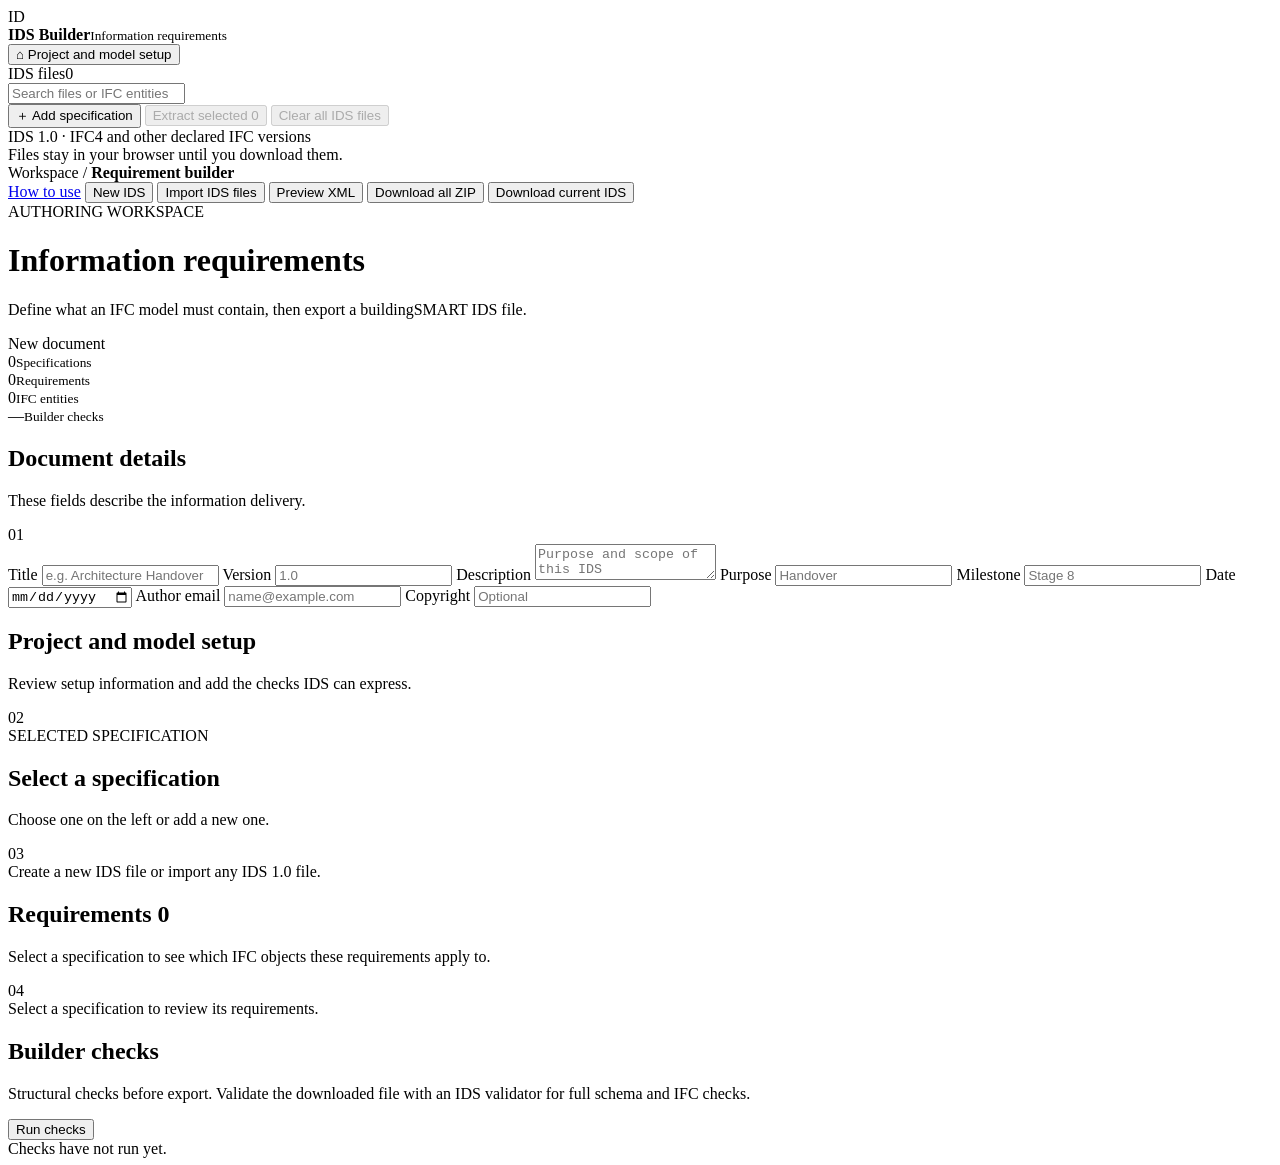
==== index.html @ c6e53c90 "Add index.html" ====
<!doctype html>
<html lang="en">
<head>
  <meta charset="utf-8">
  <meta name="viewport" content="width=device-width, initial-scale=1">
  <title>IDS Requirement Builder</title>
  <link rel="stylesheet" href="styles.css">
  <script src="zip.js" defer></script>
  <script src="app.js" defer></script>
</head>
<body>
  <div class="app-shell">
    <aside class="sidebar">
      <div class="brand"><span class="brand-icon">I<span>D</span></span><div><strong>IDS Builder</strong><small>Information requirements</small></div></div>
      <button id="jump-setup" class="side-setup" type="button">⌂ <span>Project and model setup</span></button>
      <div class="sidebar-section">
        <div class="side-heading"><span>IDS files</span><span id="file-count">0</span></div>
        <input id="spec-search" class="side-search" type="search" placeholder="Search files or IFC entities" aria-label="Search files and specifications">
        <nav id="file-list" class="file-list" aria-label="IDS files and specifications"></nav>
        <button id="add-spec" class="side-add" type="button">＋ Add specification</button>
        <button id="extract-selected" class="side-add extract-add" type="button" disabled>Extract selected <span id="extract-count">0</span></button>
        <button id="clear-all" class="side-add clear-all" type="button" disabled>Clear all IDS files</button>
      </div>
      <div class="side-foot">IDS 1.0 · IFC4 and other declared IFC versions<br>Files stay in your browser until you download them.</div>
    </aside>

    <main class="workspace">
      <header class="topbar">
        <div class="breadcrumb">Workspace <span>/</span> <strong>Requirement builder</strong></div>
        <div class="toolbar">
          <a class="button ghost" href="guide.html">How to use</a>
          <button id="new-file" class="button ghost" type="button">New IDS</button>
          <button id="import-file" class="button ghost" type="button">Import IDS files</button>
          <button id="preview-file" class="button ghost" type="button">Preview XML</button>
          <button id="export-all" class="button ghost" type="button">Download all ZIP</button>
          <button id="export-file" class="button primary" type="button">Download current IDS</button>
        </div>
      </header>

      <div class="page-head">
        <div><div class="eyebrow">AUTHORING WORKSPACE</div><h1>Information requirements</h1><p>Define what an IFC model must contain, then export a buildingSMART IDS file.</p></div>
        <div class="file-badge"><span class="dot"></span><span id="file-state">New document</span></div>
      </div>

      <div class="metrics">
        <div class="metric"><span id="metric-specs">0</span><small>Specifications</small></div>
        <div class="metric"><span id="metric-rules">0</span><small>Requirements</small></div>
        <div class="metric"><span id="metric-classes">0</span><small>IFC entities</small></div>
        <div class="metric"><span id="metric-checks">—</span><small>Builder checks</small></div>
      </div>

      <div class="active-file-bar" id="active-file-bar"></div>

      <section class="card document-card">
        <div class="card-header"><div><h2>Document details</h2><p>These fields describe the information delivery.</p></div><span class="section-index">01</span></div>
        <div class="field-grid" id="info-form">
          <label class="field span-2">Title <input data-info="title" placeholder="e.g. Architecture Handover"></label>
          <label class="field">Version <input data-info="version" placeholder="1.0"></label>
          <label class="field span-3">Description <textarea data-info="description" rows="2" placeholder="Purpose and scope of this IDS"></textarea></label>
          <label class="field">Purpose <input data-info="purpose" list="purpose-options" placeholder="Handover"></label>
          <label class="field">Milestone <input data-info="milestone" list="milestone-options" placeholder="Stage 8"></label>
          <label class="field">Date <input data-info="date" type="date"></label>
          <label class="field">Author email <input data-info="author" type="email" placeholder="name@example.com"></label>
          <label class="field span-2">Copyright <input data-info="copyright" placeholder="Optional"></label>
        </div>
      </section>

      <section class="card setup-card" id="setup-card">
        <div class="card-header"><div><h2>Project and model setup</h2><p>Review setup information and add the checks IDS can express.</p></div><span class="section-index">02</span></div>
        <div id="setup-content"></div>
      </section>

      <section class="card specification-card">
        <div class="card-header"><div><div class="eyebrow">SELECTED SPECIFICATION</div><h2 id="selected-heading">Select a specification</h2><p id="selected-subtitle">Choose one on the left or add a new one.</p></div><span class="section-index">03</span></div>
        <div id="spec-editor" class="spec-editor empty-state">Create a new IDS file or import any IDS 1.0 file.</div>
      </section>

      <section class="card requirements-card">
        <div class="card-header"><div><h2>Requirements <span id="selected-rule-count" class="count-chip">0</span></h2><p id="requirements-scope">Select a specification to see which IFC objects these requirements apply to.</p></div><span class="section-index">04</span></div>
        <div id="requirements-content" class="empty-state">Select a specification to review its requirements.</div>
      </section>

      <section class="card checks-card">
        <div class="card-header"><div><h2>Builder checks</h2><p>Structural checks before export. Validate the downloaded file with an IDS validator for full schema and IFC checks.</p></div><button id="run-checks" class="button ghost small" type="button">Run checks</button></div>
        <div id="check-results" class="check-results">Checks have not run yet.</div>
      </section>
    </main>
  </div>

  <input id="file-input" type="file" accept=".ids,.xml,text/xml,application/xml" multiple hidden>
  <datalist id="entity-options"></datalist>
  <datalist id="attribute-options"></datalist>
  <datalist id="pset-options"></datalist>
  <datalist id="property-options"></datalist>
  <datalist id="datatype-options"></datalist>
  <datalist id="predefined-options"><option value="USERDEFINED"></option><option value="NOTDEFINED"></option></datalist>
  <datalist id="classification-options"></datalist>
  <datalist id="max-occurs-options"><option value="unbounded"></option><option value="1"></option><option value="0"></option></datalist>
  <datalist id="purpose-options"><option value="Stage 8 handover"></option><option value="Design coordination"></option><option value="Construction"></option><option value="Operations and maintenance"></option></datalist>
  <datalist id="milestone-options"><option value="Stage 4 / Concept"></option><option value="Stage 5 / Preliminary design"></option><option value="Stage 6 / Detailed design"></option><option value="Stage 7 / Production"></option><option value="Stage 8 / Handover"></option></datalist>
  <dialog id="facet-dialog" class="facet-dialog">
    <form id="facet-form" novalidate>
      <div class="dialog-head"><div><div class="eyebrow">IDS FACET</div><h2 id="dialog-title">Add requirement</h2></div><button id="close-dialog" class="icon-button" type="button" aria-label="Close">×</button></div>
      <div class="dialog-body" id="dialog-fields"></div>
      <div class="dialog-foot"><button id="cancel-dialog" class="button ghost" type="button">Cancel</button><button class="button primary" type="submit">Save requirement</button></div>
    </form>
  </dialog>
  <dialog id="xml-dialog" class="xml-dialog">
    <div class="dialog-head"><div><div class="eyebrow">CURRENT IDS FILE</div><h2>IDS XML preview</h2></div><button id="close-xml" class="icon-button" type="button" aria-label="Close XML preview">×</button></div>
    <p>Review the XML generated for the current file. Download the IDS to save it.</p>
    <textarea id="xml-preview" readonly spellcheck="false" aria-label="IDS XML preview"></textarea>
  </dialog>
  <div id="toast" class="toast" role="status" aria-live="polite"></div>
</body>
</html>
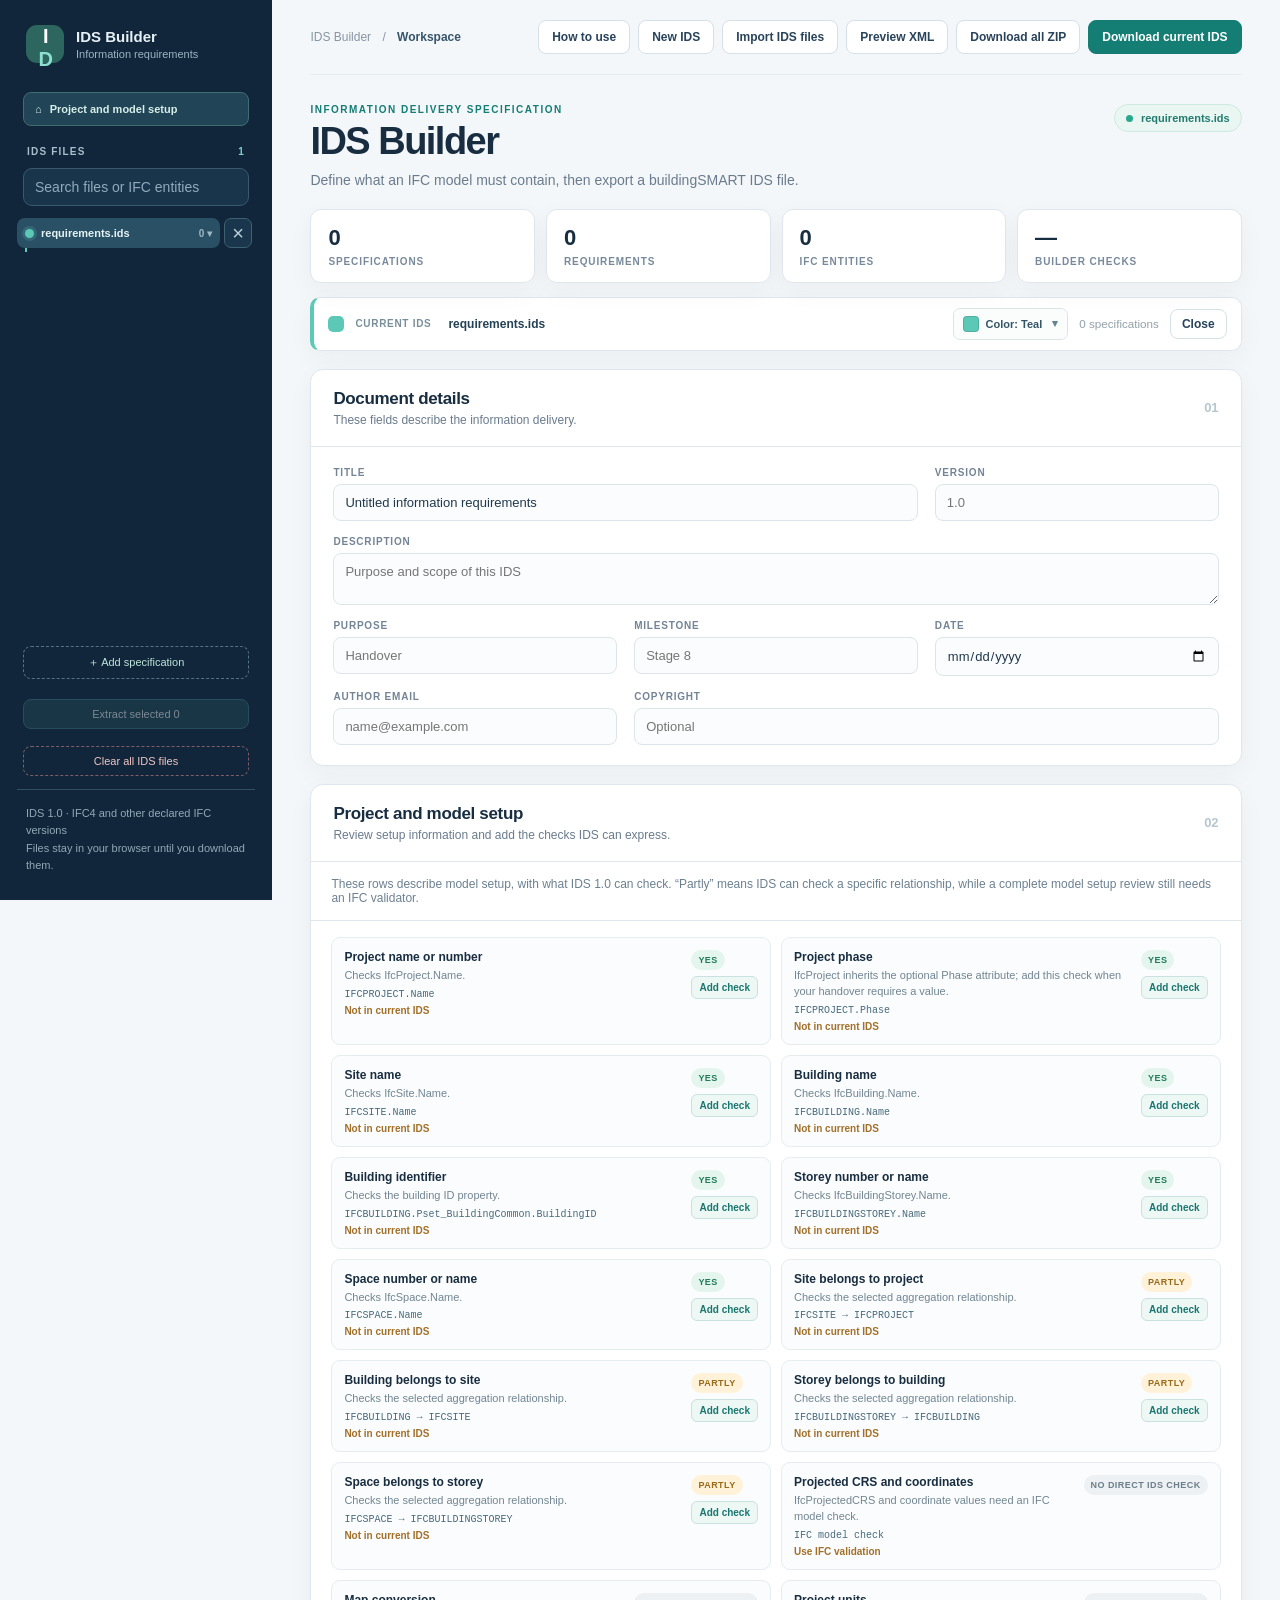
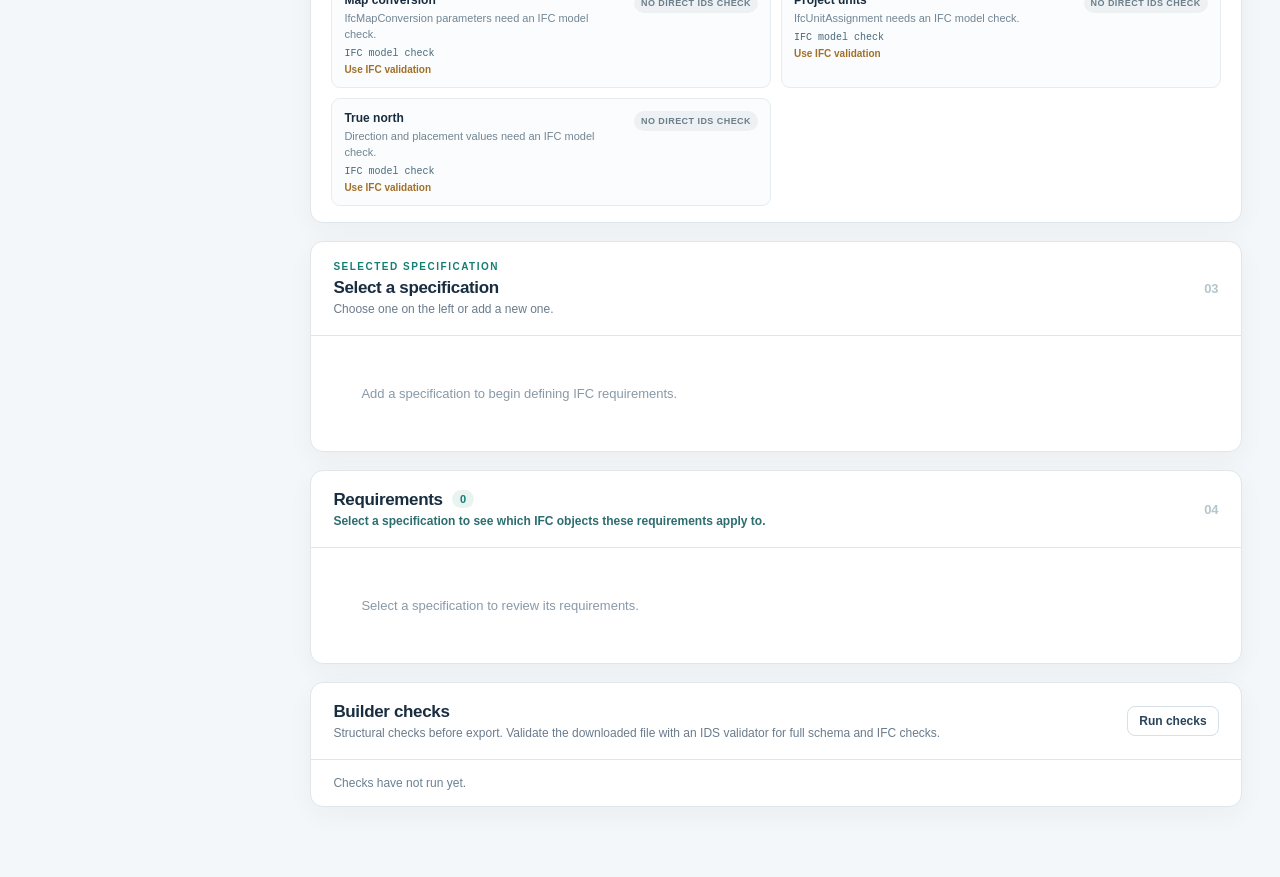
==== commit 8d107082: "Update index.html for IDS Builder theme" ====
--- a/index.html
+++ b/index.html
@@ -3,12 +3,13 @@
 <head>
   <meta charset="utf-8">
   <meta name="viewport" content="width=device-width, initial-scale=1">
-  <title>IDS Requirement Builder</title>
-  <link rel="stylesheet" href="styles.css">
+  <title>IDS Builder</title>
+  <link rel="stylesheet" href="styles.css">
+  <link rel="stylesheet" href="ids-theme.css">
   <script src="zip.js" defer></script>
   <script src="app.js" defer></script>
 </head>
-<body>
+<body class="builder-page">
   <div class="app-shell">
     <aside class="sidebar">
       <div class="brand"><span class="brand-icon">I<span>D</span></span><div><strong>IDS Builder</strong><small>Information requirements</small></div></div>
@@ -24,9 +25,10 @@
       <div class="side-foot">IDS 1.0 · IFC4 and other declared IFC versions<br>Files stay in your browser until you download them.</div>
     </aside>
 
-    <main class="workspace">
-      <header class="topbar">
-        <div class="breadcrumb">Workspace <span>/</span> <strong>Requirement builder</strong></div>
+    <main class="workspace">
+      <div class="hero-surface">
+      <header class="topbar">
+        <div class="breadcrumb">IDS Builder <span>/</span> <strong>Workspace</strong></div>
         <div class="toolbar">
           <a class="button ghost" href="guide.html">How to use</a>
           <button id="new-file" class="button ghost" type="button">New IDS</button>
@@ -38,16 +40,17 @@
       </header>
 
       <div class="page-head">
-        <div><div class="eyebrow">AUTHORING WORKSPACE</div><h1>Information requirements</h1><p>Define what an IFC model must contain, then export a buildingSMART IDS file.</p></div>
+        <div><div class="eyebrow">INFORMATION DELIVERY SPECIFICATION</div><h1>IDS Builder</h1><p>Define what an IFC model must contain, then export a buildingSMART IDS file.</p></div>
         <div class="file-badge"><span class="dot"></span><span id="file-state">New document</span></div>
       </div>
 
-      <div class="metrics">
+      <div class="metrics">
         <div class="metric"><span id="metric-specs">0</span><small>Specifications</small></div>
         <div class="metric"><span id="metric-rules">0</span><small>Requirements</small></div>
         <div class="metric"><span id="metric-classes">0</span><small>IFC entities</small></div>
         <div class="metric"><span id="metric-checks">—</span><small>Builder checks</small></div>
-      </div>
+      </div>
+      </div>
 
       <div class="active-file-bar" id="active-file-bar"></div>
 
--- a/styles.css
+++ b/styles.css
@@ -0,0 +1,45 @@
+:root{--navy:#11263a;--navy2:#1b3850;--ink:#182d40;--muted:#6a7b8d;--line:#dfe7ed;--canvas:#f4f7f9;--teal:#147d74;--teal2:#e6f5f1;--white:#fff;--shadow:0 8px 26px rgba(20,46,67,.045)}
+*{box-sizing:border-box}html{font-family:Inter,"Segoe UI",Arial,sans-serif;color:var(--ink)}body{margin:0;background:var(--canvas);font-size:14px}button,input,textarea,select{font:inherit}button{cursor:pointer}button:disabled{opacity:.5;cursor:not-allowed}.app-shell{min-height:100vh;display:grid;grid-template-columns:272px minmax(0,1fr)}.sidebar{background:var(--navy);color:#e6f1f5;padding:25px 17px;display:flex;flex-direction:column;min-height:100vh}.brand{display:flex;align-items:center;gap:12px;padding:0 9px 29px}.brand-icon{height:38px;width:38px;border-radius:11px;background:#2d655f;color:#fff;display:grid;place-items:center;font-weight:900;font-size:20px;letter-spacing:-.08em}.brand-icon span{color:#8ce0d1}.brand strong{display:block;font-size:15px}.brand small{display:block;color:#9bb4c5;font-size:11px;margin-top:3px}.sidebar-section{min-height:0;display:flex;flex-direction:column;flex:1}.side-heading{display:flex;justify-content:space-between;color:#a8bfcd;text-transform:uppercase;letter-spacing:.12em;font-size:10px;font-weight:800;padding:0 10px 11px}.side-heading span:last-child{color:#77d4c1}.side-search{border:1px solid #3b5870;background:#19354c;color:#fff;border-radius:9px;outline:none;padding:10px 11px;margin:0 6px 12px;width:calc(100% - 12px)}.side-search::placeholder{color:#91aabc}.side-search:focus{border-color:#77d4c1}.spec-list{overflow:auto;max-height:calc(100vh - 260px);padding-right:3px}.spec-item{display:block;width:100%;background:none;border:0;color:#c6d8e2;text-align:left;border-radius:9px;padding:10px 11px;margin:1px 0}.spec-item:hover{background:#223f56}.spec-item.active{background:#2c4b62;box-shadow:inset 3px 0 #69d3be;color:#fff}.spec-item strong{display:block;font-size:12px;white-space:nowrap;overflow:hidden;text-overflow:ellipsis}.spec-item small{display:block;color:#90aebe;margin-top:4px;font-size:11px}.side-add{background:none;border:1px dashed #557287;color:#bde4d9;border-radius:8px;margin:13px 6px;padding:10px}.side-add:hover{background:#22455a}.side-foot{border-top:1px solid #334d61;padding:15px 9px 0;color:#92a9b8;line-height:1.6;font-size:11px}.workspace{padding:0 clamp(20px,3vw,50px) 52px;min-width:0;max-width:1600px;width:100%;margin:auto}.topbar{min-height:75px;display:flex;align-items:center;justify-content:space-between;gap:20px;border-bottom:1px solid #e4ebef}.breadcrumb{color:#8795a3;font-size:12px}.breadcrumb span{padding:0 8px}.breadcrumb strong{color:#36546a}.toolbar{display:flex;gap:8px;flex-wrap:wrap;justify-content:flex-end}.button{border-radius:8px;border:1px solid #d5e0e7;background:#fff;color:#28435a;padding:9px 13px;font-weight:700;font-size:12px;white-space:nowrap}.button:hover{border-color:#8fb8ba;background:#f8fcfb}.button.primary{background:var(--teal);border-color:var(--teal);color:#fff}.button.primary:hover{background:#0f665f}.button.small{padding:7px 11px}.button.danger{color:#a84444;border-color:#e8caca}.page-head{display:flex;justify-content:space-between;align-items:flex-start;gap:24px;padding:29px 0 21px}.eyebrow{text-transform:uppercase;color:var(--teal);font-size:10px;letter-spacing:.15em;font-weight:800;margin-bottom:6px}.page-head h1{font-size:clamp(27px,3vw,38px);letter-spacing:-.04em;line-height:1.1;margin:0 0 9px}.page-head p{color:var(--muted);margin:0}.file-badge{display:flex;align-items:center;gap:8px;background:#eaf6f2;border:1px solid #cee9e0;color:#237b70;border-radius:99px;padding:7px 11px;font-size:11px;font-weight:800;white-space:nowrap}.dot{height:7px;width:7px;background:#28a98f;border-radius:50%}.metrics{display:grid;grid-template-columns:repeat(4,minmax(0,1fr));gap:11px;margin-bottom:18px}.metric{border:1px solid var(--line);background:#fff;border-radius:11px;padding:15px 17px;box-shadow:var(--shadow)}.metric span{font-size:22px;font-weight:800;letter-spacing:-.04em;display:block}.metric small{display:block;color:#77899a;text-transform:uppercase;letter-spacing:.09em;font-size:10px;font-weight:800;margin-top:5px}.card{background:#fff;border:1px solid var(--line);border-radius:13px;box-shadow:var(--shadow);margin-bottom:18px;overflow:hidden}.card-header{padding:19px 22px;border-bottom:1px solid var(--line);display:flex;align-items:center;justify-content:space-between;gap:20px}.card-header h2{margin:0;font-size:17px;letter-spacing:-.02em}.card-header p{margin:4px 0 0;color:var(--muted);font-size:12px}.section-index{color:#b5c6cf;font-size:13px;font-weight:800}.field-grid{padding:20px 22px;display:grid;grid-template-columns:repeat(3,minmax(0,1fr));gap:15px 17px}.field{display:block;min-width:0;color:#738495;text-transform:uppercase;letter-spacing:.08em;font-size:10px;font-weight:800}.field.span-2{grid-column:span 2}.field.span-3{grid-column:span 3}.field input,.field textarea,.field select,.inline-field{width:100%;display:block;margin-top:6px;border:1px solid #dce5ea;border-radius:8px;background:#fbfcfd;padding:10px 11px;color:#20384b;outline:none;text-transform:none;letter-spacing:normal;font-size:13px;font-weight:500}.field textarea{resize:vertical}.field input:focus,.field textarea:focus,.field select:focus,.inline-field:focus{border-color:#46a69b;box-shadow:0 0 0 3px rgba(33,153,139,.11)}.spec-editor{padding:20px 22px}.empty-state{padding:25px;color:#8999a7;font-size:13px}.spec-fields{display:grid;grid-template-columns:repeat(3,minmax(0,1fr));gap:14px 17px}.spec-actions{display:flex;justify-content:space-between;align-items:center;margin-top:20px;border-top:1px solid #e8eef1;padding-top:18px}.scope-note{font-size:12px;color:#728596}.scope-note strong{color:#2a5266}.count-chip{display:inline-block;font-size:11px;background:#e9f4f1;color:#147d74;padding:3px 8px;border-radius:99px;vertical-align:2px;margin-left:5px}.requirements-tools{display:flex;justify-content:space-between;gap:12px;align-items:center;padding:15px 20px}.requirements-tools input{max-width:360px;width:100%;border:1px solid #dce5ea;border-radius:8px;padding:9px 11px;outline:none}.requirements-tools input:focus{border-color:#46a69b}.table-scroll{overflow:auto;max-height:580px}table{width:100%;border-collapse:collapse;text-align:left}th{position:sticky;top:0;z-index:1;background:#f8fafb;color:#7d8c9b;font-size:10px;letter-spacing:.1em;text-transform:uppercase;padding:12px 17px;border-top:1px solid #e9eff2;border-bottom:1px solid #e6edf1}td{padding:12px 17px;border-bottom:1px solid #edf1f4;vertical-align:top;font-size:12px}tr:hover td{background:#fafdfc}.facet-kind{display:inline-block;background:#eaf4f8;color:#316789;border-radius:5px;padding:4px 7px;font-size:10px;font-weight:800;text-transform:uppercase}.facet-kind.property{background:#ecf6ef;color:#407b55}.facet-kind.attribute{background:#edf2fb;color:#546bb0}.facet-name{font-weight:800;color:#1f4055}.facet-meta{color:#768b9b;font-family:Consolas,monospace;font-size:11px;margin-top:3px}.value-text{font-family:Consolas,monospace;font-size:11px;color:#405c6f;overflow-wrap:anywhere}.text-muted{color:#91a1ad}.row-actions{white-space:nowrap;text-align:right}.row-actions button{border:0;background:none;color:#246b75;font-size:12px;font-weight:700;padding:3px 5px}.row-actions button:last-child{color:#a25858}.check-results{padding:16px 22px;color:#6c8090;font-size:12px}.check-results ul{padding-left:19px;margin:7px 0}.check-results li{margin:5px 0}.check-good{color:#187a69;font-weight:700}.check-warn{color:#9b651f;font-weight:700}.check-error{color:#b04444;font-weight:700}.facet-dialog{width:min(630px,calc(100vw - 28px));max-height:calc(100vh - 28px);border:1px solid #d9e6eb;border-radius:15px;padding:0;box-shadow:0 22px 70px rgba(4,29,48,.22);color:var(--ink)}.facet-dialog::backdrop{background:rgba(10,30,45,.5)}.dialog-head,.dialog-foot{padding:18px 22px;display:flex;align-items:center;justify-content:space-between;gap:15px;border-bottom:1px solid var(--line)}.dialog-head h2{margin:0;font-size:20px}.dialog-foot{border-top:1px solid var(--line);border-bottom:0;justify-content:flex-end}.dialog-body{padding:20px 22px;display:grid;grid-template-columns:repeat(2,minmax(0,1fr));gap:15px;overflow:auto;max-height:calc(100vh - 180px)}.dialog-body .span-2{grid-column:span 2}.dialog-hint{font-size:11px;color:#82929f;line-height:1.5;margin:4px 0 0}.icon-button{border:0;background:#f1f5f7;border-radius:8px;width:31px;height:31px;font-size:20px;color:#69808e}.toast{position:fixed;bottom:22px;right:22px;background:#1a4e4c;color:white;border-radius:9px;padding:10px 15px;box-shadow:0 10px 25px #143f3a38;font-size:12px;opacity:0;transform:translateY(8px);transition:.2s;pointer-events:none}.toast.show{opacity:1;transform:translateY(0)}
+@media(max-width:1050px){.app-shell{grid-template-columns:230px minmax(0,1fr)}.topbar{align-items:flex-start;flex-direction:column;padding:16px 0}.toolbar{justify-content:flex-start}.field-grid,.spec-fields{grid-template-columns:repeat(2,minmax(0,1fr))}.field.span-3{grid-column:span 2}}
+@media(max-width:720px){.app-shell{display:block}.sidebar{min-height:auto;padding:14px}.brand{padding-bottom:13px}.sidebar-section{display:block}.spec-list{max-height:150px}.side-foot{display:none}.workspace{padding:0 14px 30px}.page-head{display:block}.file-badge{display:inline-flex;margin-top:16px}.metrics{grid-template-columns:repeat(2,minmax(0,1fr))}.field-grid,.spec-fields{grid-template-columns:1fr}.field.span-2,.field.span-3{grid-column:auto}.requirements-tools{flex-wrap:wrap}.dialog-body{grid-template-columns:1fr}.dialog-body .span-2{grid-column:auto}.card-header,.field-grid,.spec-editor{padding-left:16px;padding-right:16px}}
+.file-list{overflow:auto;max-height:calc(100vh - 310px);padding-right:3px}.file-group{margin:0 0 13px}.file-group-head{display:flex;align-items:center;gap:7px;width:100%;min-width:0;border:0;border-radius:8px;background:#19364c;color:#e4f2f3;text-align:left;padding:9px 8px;font-weight:800;font-size:11px}.file-group-head.active{background:#2a5065}.file-group-head:hover{background:#31556b}.file-swatch{display:inline-block;width:9px;height:9px;flex:none;border-radius:50%;background:var(--file-color,#63d1bf);box-shadow:0 0 0 3px color-mix(in srgb,var(--file-color,#63d1bf) 20%,transparent)}.file-group-head .file-name{min-width:0;overflow:hidden;text-overflow:ellipsis;white-space:nowrap;flex:1}.file-group-head .file-meta{font-size:10px;color:#9db6c2;white-space:nowrap}.file-specs{padding:4px 0 0 4px;border-left:2px solid var(--file-color,#63d1bf);margin-left:8px}.spec-row{display:flex;align-items:center;min-width:0;border-radius:7px;margin:1px 0 1px 4px}.spec-row.active{background:#2c4b62}.spec-row:hover{background:#224154}.spec-pick{appearance:none;width:14px;height:14px;flex:none;margin:0 0 0 8px;border:1px solid #7198a9;border-radius:4px;background:#143247;cursor:pointer}.spec-pick:checked{background:var(--file-color,#63d1bf);border-color:var(--file-color,#63d1bf)}.spec-pick:checked::after{content:"✓";display:block;color:#102a38;font-size:11px;font-weight:900;line-height:12px;text-align:center}.spec-link{display:block;flex:1;min-width:0;text-align:left;background:none;border:0;color:#c9dce3;padding:7px 8px;font-size:11px;font-weight:750;white-space:nowrap;overflow:hidden;text-overflow:ellipsis}.spec-row.active .spec-link{color:#fff}.side-add{font-size:11px;padding:8px;margin-top:7px}.extract-add{color:#fff;border-style:solid;border-color:#487b83;background:#244a55}.extract-add:disabled{opacity:.45}.active-file-bar{display:flex;align-items:center;gap:11px;background:#fff;border:1px solid var(--line);border-left:4px solid var(--file-color,#67c9b3);border-radius:10px;padding:10px 14px;margin:-4px 0 18px;box-shadow:var(--shadow)}.active-file-bar label{font-size:10px;font-weight:800;letter-spacing:.07em;color:#788e99;text-transform:uppercase}.active-file-bar input{min-width:210px;flex:1;border:0;outline:0;font-size:12px;font-weight:800;color:#254255;padding:6px}.active-file-bar select{border:1px solid #dbe5e8;background:#fbfdfd;border-radius:7px;padding:6px 7px;color:#345465;font-size:11px}.active-file-bar small{color:#91a1aa;white-space:nowrap}.setup-intro{padding:15px 20px;color:#6c8090;font-size:12px;border-bottom:1px solid var(--line)}.setup-grid{display:grid;grid-template-columns:repeat(2,minmax(0,1fr));gap:10px;padding:16px 20px}.setup-item{display:flex;gap:12px;align-items:flex-start;background:#fbfcfd;border:1px solid #e5edf0;border-radius:9px;padding:12px;min-width:0}.setup-item-main{min-width:0;flex:1}.setup-item h3{font-size:12px;margin:0 0 4px}.setup-item p{font-size:11px;line-height:1.45;color:#718592;margin:0}.setup-item code{font:10px Consolas,monospace;color:#486a7c;overflow-wrap:anywhere}.setup-item button{border:1px solid #c9e1df;background:#edf8f5;color:#1b756f;border-radius:6px;padding:5px 7px;font-size:10px;font-weight:800;white-space:nowrap}.setup-item button:hover{background:#dcf1eb}.setup-status{font-size:9px;font-weight:900;text-transform:uppercase;letter-spacing:.05em;border-radius:99px;padding:5px 7px;white-space:nowrap}.setup-status.yes{background:#e4f5ee;color:#237a5c}.setup-status.partly{background:#fff2d9;color:#986919}.setup-status.no{background:#edf1f4;color:#6b7f8a}.setup-state{font-size:10px;font-weight:800;color:#2a7e6d;margin-top:5px}.setup-state.missing{color:#a16f28}.file-badge{max-width:340px;overflow:hidden;text-overflow:ellipsis}.file-badge span:last-child{overflow:hidden;text-overflow:ellipsis}.file-swatch-large{width:16px;height:16px;border-radius:5px;background:var(--file-color,#63d1bf);flex:none}.field input[list]{padding-right:28px}.file-group.collapsed .file-specs{display:none}
+.side-setup{display:flex;align-items:center;gap:8px;background:#214456;color:#d5eee8;border:1px solid #3e6d73;border-radius:8px;padding:10px 11px;text-align:left;font-size:11px;font-weight:800;margin:0 6px 20px}.side-setup:hover{background:#2b5965}
+.toolbar a.button{text-decoration:none;display:inline-flex;align-items:center}
+.xml-dialog{width:min(1000px,calc(100vw - 28px));height:min(760px,calc(100vh - 28px));border:1px solid #d9e6eb;border-radius:15px;padding:0;box-shadow:0 22px 70px rgba(4,29,48,.22);color:var(--ink)}.xml-dialog::backdrop{background:rgba(10,30,45,.5)}.xml-dialog p{font-size:12px;color:#718592;margin:15px 22px}.xml-dialog textarea{display:block;width:calc(100% - 44px);height:calc(100% - 145px);margin:0 22px 22px;resize:none;border:1px solid #d8e5e9;border-radius:8px;background:#f8fbfc;color:#294658;padding:13px;font:11px/1.45 Consolas,monospace;white-space:pre;outline:none}
+@media(max-width:1050px){.setup-grid{grid-template-columns:1fr}.active-file-bar{flex-wrap:wrap}.active-file-bar input{min-width:160px}}
+@media(max-width:720px){.file-list{max-height:210px}.setup-grid{padding:12px}.active-file-bar{margin-top:0}.active-file-bar input{width:100%}}
+
+/* Keep the file and IFC object list beside the scrolling requirements workspace. */
+@media(min-width:721px){
+  .app-shell{align-items:start}
+  .sidebar{position:sticky;top:0;height:100vh;height:100dvh;min-height:0;overflow:hidden}
+  .file-list{flex:1;min-height:0;max-height:none;overscroll-behavior:contain}
+}
+
+#requirements-scope{color:#2c6d70;font-weight:700}
+.sample-value{color:#255b55;font-weight:700;min-width:120px;max-width:240px;overflow-wrap:anywhere}
+.color-picker{position:relative;flex:none}
+.color-picker summary{display:flex;align-items:center;gap:7px;list-style:none;cursor:pointer;white-space:nowrap;border:1px solid #dbe5e8;background:#fbfdfd;border-radius:7px;padding:7px 9px;color:#345465;font-size:11px;font-weight:800}
+.color-picker summary::-webkit-details-marker{display:none}
+.color-picker summary::after{content:"▾";color:#658391;margin-left:3px}
+.color-picker[open] summary{border-color:#46a69b;box-shadow:0 0 0 3px rgba(33,153,139,.11)}
+.color-preview{width:16px;height:16px;border-radius:4px;border:1px solid #0002;flex:none}
+.color-menu{position:absolute;z-index:10;top:calc(100% + 7px);right:0;width:236px;padding:12px;background:#fff;border:1px solid #d9e5e9;border-radius:10px;box-shadow:0 14px 35px #143b4b30}
+.color-menu-title{color:#658093;text-transform:uppercase;letter-spacing:.07em;font-size:10px;font-weight:900;margin-bottom:9px}
+.color-grid{display:grid;grid-template-columns:repeat(6,1fr);gap:7px}
+.color-tile{display:grid;place-items:center;width:30px;height:30px;border:2px solid transparent;background:#fff;border-radius:7px;padding:3px}
+.color-tile:hover,.color-tile:focus-visible{border-color:#346578;outline:none}
+.color-tile.selected{border-color:#193c4c}
+.color-tile span{display:block;width:20px;height:20px;border-radius:4px;border:1px solid #0001}
+.custom-color{display:flex;align-items:center;justify-content:space-between;gap:10px;margin-top:11px;padding-top:10px;border-top:1px solid #e5edef;color:#4b6979;font-size:11px;font-weight:800}
+.active-file-bar .custom-color input{display:block;flex:none;width:44px;min-width:0;height:31px;margin:0;padding:2px;border:1px solid #d2e1e4;border-radius:5px;background:#fff;cursor:pointer}
+@media(max-width:720px){.sidebar{position:static;height:auto;min-height:0;overflow:visible}.color-menu{right:auto;left:0}}
+
+.file-group-title{display:flex;align-items:stretch;gap:4px}
+.file-group-title .file-group-head{flex:1;min-width:0}
+.file-remove{flex:none;width:28px;border:1px solid #3e6172;border-radius:7px;background:#19364c;color:#b9d2d9;font-size:20px;line-height:1}
+.file-remove:hover,.file-remove:focus-visible{background:#69414a;border-color:#bd7e84;color:#fff}
+.clear-all{color:#f0c6c6;border-color:#805d69;margin-top:4px}
+.clear-all:hover{background:#603b47}
+.active-file-bar[hidden]{display:none}
+
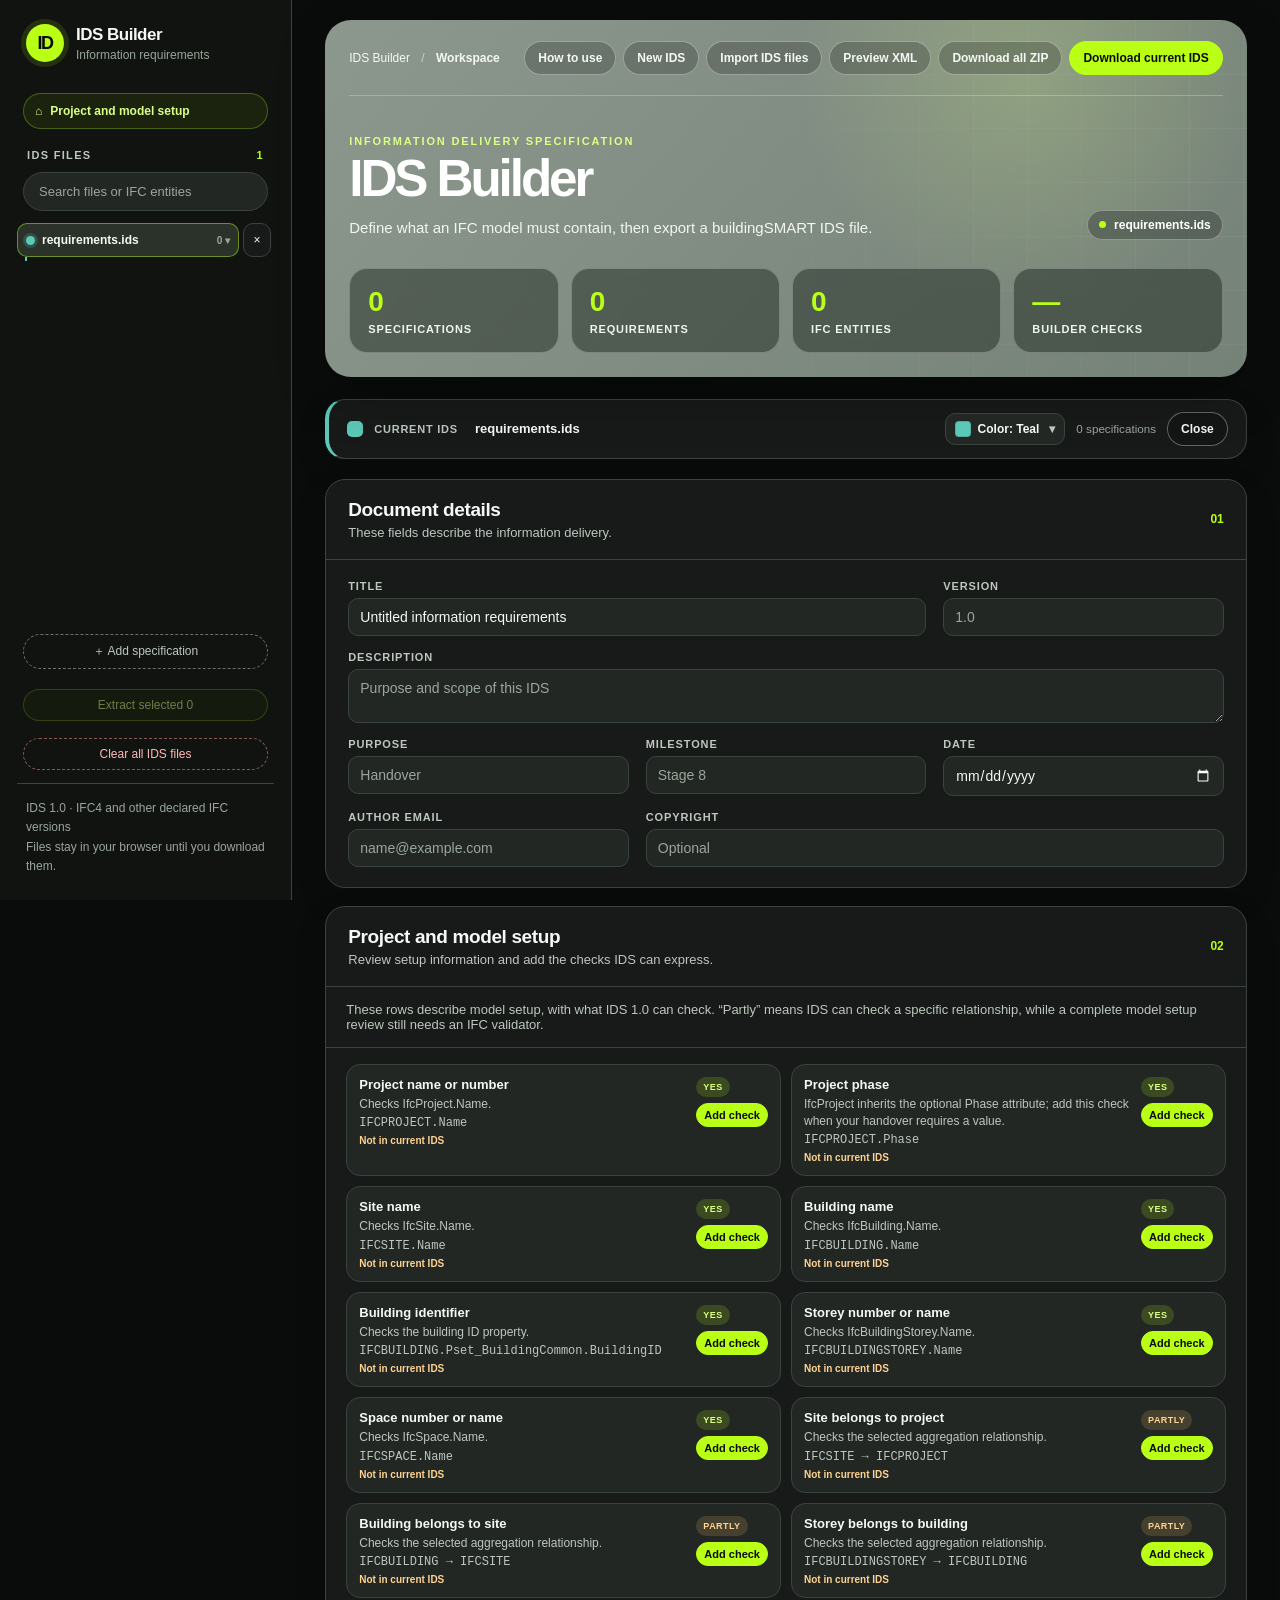
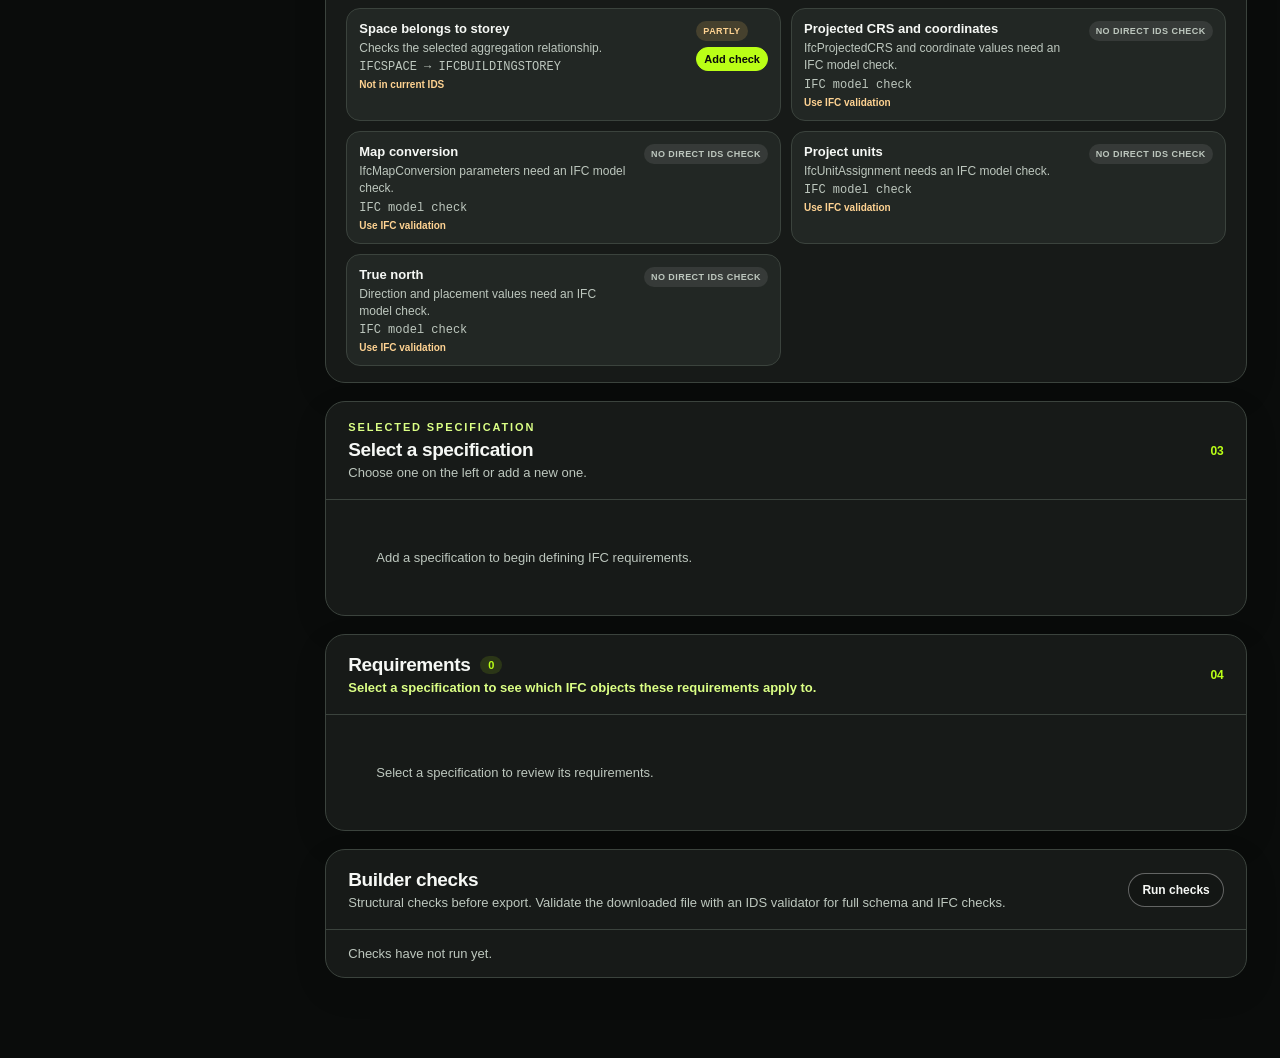
==== commit 71dc91ca: "Refine IDS Builder brand mark" ====
--- a/index.html
+++ b/index.html
@@ -12,7 +12,7 @@
 <body class="builder-page">
   <div class="app-shell">
     <aside class="sidebar">
-      <div class="brand"><span class="brand-icon">I<span>D</span></span><div><strong>IDS Builder</strong><small>Information requirements</small></div></div>
+      <div class="brand"><span class="brand-icon" aria-hidden="true">ID</span><div><strong>IDS Builder</strong><small>Information requirements</small></div></div>
       <button id="jump-setup" class="side-setup" type="button">⌂ <span>Project and model setup</span></button>
       <div class="sidebar-section">
         <div class="side-heading"><span>IDS files</span><span id="file-count">0</span></div>
--- a/ids-theme.css
+++ b/ids-theme.css
@@ -0,0 +1,199 @@
+/* IDS Builder theme adapted from the supplied sage, ink, and signal design system. */
+:root {
+  color-scheme: dark;
+  --ids-sage: #8c978d;
+  --ids-sage-deep: #758277;
+  --ids-ink: #0a0c0b;
+  --ids-card: #171a18;
+  --ids-raised: #222724;
+  --ids-line: #3b433d;
+  --ids-text: #f6f8f5;
+  --ids-secondary: #bdc7be;
+  --ids-muted: #9aa69b;
+  --ids-lime: #baff16;
+  --ids-lime-soft: #dbff85;
+  --ids-alert: #f47a79;
+  --ids-focus: #d9ff8c;
+  --ids-shadow: 0 20px 50px rgb(0 0 0 / 22%);
+  --navy: var(--ids-ink);
+  --navy2: var(--ids-card);
+  --ink: var(--ids-text);
+  --muted: var(--ids-secondary);
+  --line: var(--ids-line);
+  --canvas: var(--ids-ink);
+  --teal: var(--ids-lime);
+  --teal2: rgb(186 255 22 / 12%);
+  --white: var(--ids-card);
+  --shadow: var(--ids-shadow);
+}
+
+.builder-page { background: var(--ids-ink); color: var(--ids-text); font-size: 14px; }
+.builder-page :is(button, input, textarea, select, a):focus-visible,
+.guide-page :is(button, input, textarea, select, a):focus-visible { outline: 2px solid var(--ids-focus); outline-offset: 3px; }
+.builder-page .app-shell { grid-template-columns: 292px minmax(0, 1fr); }
+.builder-page .sidebar { background: #101310; border-right: 1px solid var(--ids-line); color: var(--ids-text); padding: 24px 17px; }
+.builder-page .brand { padding-bottom: 31px; }
+.builder-page .brand-icon { background: var(--ids-lime); color: var(--ids-ink); border-radius: 50%; font-size: 18px; box-shadow: 0 0 0 5px rgb(186 255 22 / 12%); }
+.builder-page .brand-icon span { color: var(--ids-ink); }
+.builder-page .brand strong { font-size: 17px; letter-spacing: -.03em; }
+.builder-page .brand small, .builder-page .side-foot { color: var(--ids-muted); font-size: 12px; }
+.builder-page .side-heading { color: var(--ids-secondary); font-size: 11px; }
+.builder-page .side-heading span:last-child { color: var(--ids-lime); }
+.builder-page .side-search { background: var(--ids-raised); border-color: var(--ids-line); color: var(--ids-text); border-radius: 999px; font-size: 13px; padding: 11px 15px; }
+.builder-page .side-search::placeholder { color: var(--ids-muted); }
+.builder-page .side-search:focus { border-color: var(--ids-lime); }
+.builder-page .side-setup { background: rgb(186 255 22 / 7%); border-color: rgb(186 255 22 / 28%); color: var(--ids-lime-soft); border-radius: 999px; font-size: 12px; }
+.builder-page .side-setup:hover, .builder-page .side-add:hover { background: rgb(186 255 22 / 14%); }
+.builder-page .file-group-head, .builder-page .file-remove { background: var(--ids-card); border: 1px solid var(--ids-line); color: var(--ids-text); border-radius: 10px; font-size: 12px; }
+.builder-page .file-group-head.active { background: #2a3229; border-color: rgb(186 255 22 / 45%); }
+.builder-page .file-group-head:hover, .builder-page .file-remove:hover { background: var(--ids-raised); }
+.builder-page .file-group-head .file-meta { color: var(--ids-muted); }
+.builder-page .spec-row.active { background: rgb(186 255 22 / 12%); }
+.builder-page .spec-row:hover { background: rgb(255 255 255 / 8%); }
+.builder-page .spec-link { color: var(--ids-secondary); font-size: 12px; }
+.builder-page .spec-row.active .spec-link { color: var(--ids-text); }
+.builder-page .spec-pick { background: var(--ids-raised); border-color: #79877a; }
+.builder-page .side-add { color: var(--ids-secondary); border-color: #657265; border-radius: 999px; font-size: 12px; }
+.builder-page .extract-add { color: var(--ids-lime-soft); border-color: rgb(186 255 22 / 40%); background: rgb(186 255 22 / 7%); }
+.builder-page .clear-all { color: #ffb9b8; border-color: #8b5656; }
+.builder-page .side-foot { border-color: var(--ids-line); }
+
+.builder-page .workspace { max-width: 1800px; padding: 20px clamp(20px, 2.6vw, 46px) 70px; }
+.builder-page .hero-surface { position: relative; overflow: hidden; margin-bottom: 22px; padding: 0 24px 24px; border-radius: 26px; background: radial-gradient(circle at 76% 16%, rgb(219 255 133 / 20%), transparent 30%), linear-gradient(132deg, var(--ids-sage), var(--ids-sage-deep)); box-shadow: var(--ids-shadow); isolation: isolate; }
+.builder-page .hero-surface::before { content: ""; position: absolute; inset: 0; z-index: -1; opacity: .18; background-image: linear-gradient(rgb(255 255 255 / 30%) 1px, transparent 1px), linear-gradient(90deg, rgb(255 255 255 / 30%) 1px, transparent 1px); background-size: 54px 54px; mask-image: linear-gradient(90deg, transparent 30%, black); }
+.builder-page .topbar { min-height: 76px; border-bottom: 1px solid rgb(255 255 255 / 24%); }
+.builder-page .breadcrumb, .builder-page .breadcrumb strong { color: var(--ids-text); font-size: 12px; }
+.builder-page .breadcrumb span { opacity: .6; }
+.builder-page .toolbar { gap: 7px; }
+.builder-page .button { border-radius: 999px; border-color: rgb(255 255 255 / 34%); background: rgb(10 12 11 / 22%); color: var(--ids-text); font-size: 12px; font-weight: 650; padding: 9px 13px; transition: background .17s ease, border-color .17s ease, transform .17s ease; }
+.builder-page .button:hover { background: rgb(10 12 11 / 37%); border-color: var(--ids-text); transform: translateY(-1px); }
+.builder-page .button.primary { background: var(--ids-lime); border-color: var(--ids-lime); color: var(--ids-ink); font-weight: 800; }
+.builder-page .button.primary:hover { background: var(--ids-lime-soft); border-color: var(--ids-lime-soft); }
+.builder-page .button.danger { color: #ffb9b8; border-color: #a46767; }
+.builder-page .page-head { padding: 39px 0 28px; align-items: end; }
+.builder-page .page-head h1 { color: white; font-size: clamp(38px, 4vw, 64px); letter-spacing: -.06em; line-height: 1; margin-bottom: 13px; }
+.builder-page .page-head p { color: #f3f7f0; font-size: 15px; max-width: 660px; line-height: 1.5; }
+.builder-page .eyebrow { color: var(--ids-lime-soft); font-size: 11px; letter-spacing: .17em; }
+.builder-page .file-badge { color: white; background: rgb(10 12 11 / 28%); border-color: rgb(255 255 255 / 32%); font-size: 12px; max-width: 340px; }
+.builder-page .file-badge .dot { background: var(--ids-lime); }
+.builder-page .metrics { margin-bottom: 0; gap: 12px; }
+.builder-page .metric { background: rgb(29 38 30 / 48%); border-color: rgb(255 255 255 / 25%); border-radius: 18px; box-shadow: none; backdrop-filter: blur(12px); padding: 17px 18px; }
+.builder-page .metric span { color: var(--ids-lime); font-size: 28px; font-weight: 650; }
+.builder-page .metric small { color: #f0f5ef; font-size: 11px; letter-spacing: .08em; }
+
+.builder-page .card, .builder-page .active-file-bar { background: var(--ids-card); border-color: var(--ids-line); border-radius: 20px; box-shadow: 0 12px 34px rgb(0 0 0 / 10%); }
+.builder-page .active-file-bar { margin: 0 0 20px; padding: 12px 18px; border-left: 4px solid var(--file-color, var(--ids-lime)); }
+.builder-page .active-file-bar label, .builder-page .field { color: var(--ids-secondary); font-size: 11px; }
+.builder-page .active-file-bar input { background: transparent; color: var(--ids-text); font-size: 13px; }
+.builder-page .active-file-bar small { color: var(--ids-muted); }
+.builder-page .active-file-bar select, .builder-page .color-picker summary { background: var(--ids-raised); border-color: var(--ids-line); color: var(--ids-text); border-radius: 10px; font-size: 12px; }
+.builder-page .color-picker summary::after { color: var(--ids-secondary); }
+.builder-page .color-menu { background: var(--ids-raised); border-color: var(--ids-line); color: var(--ids-text); }
+.builder-page .color-menu-title, .builder-page .custom-color { color: var(--ids-secondary); }
+.builder-page .color-tile { background: transparent; }
+.builder-page .color-tile.selected, .builder-page .color-tile:hover { border-color: var(--ids-lime); }
+.builder-page .card-header, .builder-page .dialog-head, .builder-page .dialog-foot { border-color: var(--ids-line); }
+.builder-page .card-header h2 { color: var(--ids-text); font-size: 19px; }
+.builder-page .card-header p, .builder-page .scope-note, .builder-page .check-results, .builder-page .empty-state { color: var(--ids-secondary); font-size: 13px; }
+.builder-page .section-index { color: var(--ids-lime); font-size: 12px; }
+.builder-page .field input, .builder-page .field textarea, .builder-page .field select, .builder-page .inline-field, .builder-page .requirements-tools input { background: var(--ids-raised); border-color: var(--ids-line); color: var(--ids-text); border-radius: 10px; font-size: 14px; }
+.builder-page :is(input, textarea)::placeholder { color: var(--ids-muted); opacity: 1; }
+.builder-page .field input:focus, .builder-page .field textarea:focus, .builder-page .field select:focus, .builder-page .inline-field:focus, .builder-page .requirements-tools input:focus { border-color: var(--ids-lime); box-shadow: 0 0 0 3px rgb(186 255 22 / 12%); }
+.builder-page .spec-actions { border-color: var(--ids-line); }
+.builder-page .scope-note strong, .builder-page #requirements-scope, .builder-page .sample-value { color: var(--ids-lime-soft); }
+.builder-page .count-chip { background: rgb(186 255 22 / 12%); color: var(--ids-lime); }
+.builder-page th { background: #222923; color: var(--ids-secondary); border-color: var(--ids-line); font-size: 11px; }
+.builder-page td { color: var(--ids-text); border-color: #303730; font-size: 13px; }
+.builder-page tr:hover td { background: rgb(186 255 22 / 5%); }
+.builder-page .facet-name { color: var(--ids-text); }
+.builder-page .facet-meta, .builder-page .value-text { color: var(--ids-secondary); }
+.builder-page .text-muted { color: var(--ids-muted); }
+.builder-page .facet-kind, .builder-page .facet-kind.property, .builder-page .facet-kind.attribute { background: rgb(186 255 22 / 11%); color: var(--ids-lime-soft); }
+.builder-page .row-actions button { color: var(--ids-lime-soft); }
+.builder-page .row-actions button:last-child { color: #ffafae; }
+.builder-page .setup-intro { color: var(--ids-secondary); border-color: var(--ids-line); font-size: 13px; }
+.builder-page .setup-item { background: var(--ids-raised); border-color: var(--ids-line); border-radius: 14px; }
+.builder-page .setup-item h3 { color: var(--ids-text); font-size: 13px; }
+.builder-page .setup-item p, .builder-page .setup-item code { color: var(--ids-secondary); font-size: 12px; }
+.builder-page .setup-item button { color: var(--ids-ink); background: var(--ids-lime); border-color: var(--ids-lime); border-radius: 999px; font-size: 11px; }
+.builder-page .setup-item button:hover { background: var(--ids-lime-soft); }
+.builder-page .setup-status.yes { background: rgb(186 255 22 / 16%); color: var(--ids-lime-soft); }
+.builder-page .setup-status.partly { background: rgb(255 200 100 / 16%); color: #ffd392; }
+.builder-page .setup-status.no { background: rgb(255 255 255 / 9%); color: var(--ids-secondary); }
+.builder-page .setup-state { color: var(--ids-lime-soft); }
+.builder-page .setup-state.missing { color: #ffd392; }
+.builder-page .check-good { color: var(--ids-lime-soft); }
+.builder-page .check-warn { color: #ffd392; }
+.builder-page .check-error { color: #ffafae; }
+.builder-page .facet-dialog, .builder-page .xml-dialog { background: var(--ids-card); color: var(--ids-text); border-color: var(--ids-line); border-radius: 20px; }
+.builder-page :is(.facet-dialog, .xml-dialog)::backdrop { background: rgb(0 0 0 / 72%); }
+.builder-page .dialog-hint, .builder-page .xml-dialog p { color: var(--ids-secondary); font-size: 12px; }
+.builder-page .xml-dialog textarea { background: var(--ids-raised); color: var(--ids-text); border-color: var(--ids-line); }
+.builder-page .icon-button { background: var(--ids-raised); color: var(--ids-text); }
+.builder-page .toast { background: var(--ids-lime); color: var(--ids-ink); font-size: 13px; font-weight: 700; }
+
+.guide-page { background: var(--ids-ink); color: var(--ids-text); }
+.guide-page .top, .guide-page .footer { background: #101310; color: var(--ids-secondary); }
+.guide-page .top .brand { color: var(--ids-text); }
+.guide-page .top .brand b { background: var(--ids-lime); color: var(--ids-ink); border-radius: 50%; }
+.guide-page .top a { border-color: var(--ids-line); color: var(--ids-text); border-radius: 999px; }
+.guide-page .top a:hover { background: var(--ids-raised); }
+.guide-page .hero { background: radial-gradient(circle at 75% 10%, rgb(219 255 133 / 20%), transparent 29%), linear-gradient(130deg, var(--ids-sage), var(--ids-sage-deep)); border-bottom: 1px solid rgb(255 255 255 / 18%); }
+.guide-page .hero .eyebrow { color: var(--ids-lime-soft); }
+.guide-page .hero p { color: #f2f6f0; }
+.guide-page .hero-actions a { background: var(--ids-lime); color: var(--ids-ink); border-radius: 999px; }
+.guide-page .hero-actions a.secondary { background: rgb(0 0 0 / 15%); border-color: rgb(255 255 255 / 45%); color: white; }
+.guide-page .quick a, .guide-page .card, .guide-page .mini { background: var(--ids-card); border-color: var(--ids-line); color: var(--ids-text); border-radius: 18px; box-shadow: var(--ids-shadow); }
+.guide-page .quick a:hover { border-color: var(--ids-lime); }
+.guide-page .quick span, .guide-page .flow-step b { color: var(--ids-lime); }
+.guide-page .section-lead, .guide-page .steps p, .guide-page .mini p, .guide-page .key div, .guide-page .figure figcaption { color: var(--ids-secondary); }
+.guide-page .flow-step { background: var(--ids-raised); border-color: var(--ids-line); color: var(--ids-text); }
+.guide-page .arrow { color: var(--ids-lime); }
+.guide-page .steps li { border-color: var(--ids-line); }
+.guide-page .steps li::before, .guide-page .n { background: var(--ids-lime); color: var(--ids-ink); }
+.guide-page .callout { background: rgb(186 255 22 / 10%); color: var(--ids-lime-soft); border-color: var(--ids-lime); }
+.guide-page .callout.warn { background: rgb(255 210 144 / 10%); color: #ffe0ab; border-color: #ffd392; }
+.guide-page .figure { background: #222923; border-color: var(--ids-line); }
+.guide-page .mock { background: var(--ids-card); }
+.guide-page .mock-top { background: var(--ids-raised); border-color: var(--ids-line); }
+.guide-page .mock-button { background: var(--ids-card); border-color: var(--ids-line); color: var(--ids-text); }
+.guide-page .mock-button.hot { background: var(--ids-lime); border-color: var(--ids-lime); color: var(--ids-ink); }
+.guide-page .mock-side { background: #101310; }
+.guide-page .mock-file { background: #2a3229; border-color: var(--ids-lime); }
+.guide-page .mock-main { background: var(--ids-card); }
+.guide-page .mock-box { border-color: var(--ids-line); }
+.guide-page .mock-box small { color: var(--ids-secondary); }
+.guide-page .mock-field { background: var(--ids-raised); border-color: var(--ids-line); color: var(--ids-secondary); }
+.guide-page .mini .yes { background: rgb(186 255 22 / 15%); color: var(--ids-lime-soft); }
+.guide-page .mini .partly { background: rgb(255 200 100 / 16%); color: #ffd392; }
+.guide-page .mini .no { background: rgb(255 255 255 / 10%); color: var(--ids-secondary); }
+.guide-page .dialog { background: var(--ids-raised); border-color: var(--ids-line); }
+.guide-page .dialog-title, .guide-page .dialog-foot { border-color: var(--ids-line); }
+.guide-page .dialog-inner label { color: var(--ids-secondary); }
+.guide-page .dialog-inner span { background: var(--ids-card); color: var(--ids-text); border-color: var(--ids-line); }
+.guide-page .dialog-foot span { background: var(--ids-lime); color: var(--ids-ink); }
+.guide-page .sample-table td, .guide-page .sample-table th { border-color: var(--ids-line); }
+.guide-page .sample-table th { color: var(--ids-secondary); }
+.guide-page .tag { background: rgb(186 255 22 / 12%); color: var(--ids-lime-soft); }
+.guide-page a, .guide-page .footer a { color: var(--ids-lime-soft); }
+.guide-page .top a, .guide-page .quick a, .guide-page .hero-actions a { text-decoration: none; }
+
+@media (max-width: 1050px) {
+  .builder-page .app-shell { grid-template-columns: 250px minmax(0, 1fr); }
+  .builder-page .topbar { align-items: flex-start; }
+}
+@media (max-width: 720px) {
+  .builder-page .app-shell { display: block; }
+  .builder-page .workspace { padding: 14px 14px 36px; }
+  .builder-page .hero-surface { padding: 0 16px 17px; border-radius: 18px; }
+  .builder-page .page-head { padding: 27px 0 22px; }
+  .builder-page .page-head h1 { font-size: 40px; }
+  .builder-page .metrics { gap: 8px; }
+  .builder-page .metric { padding: 13px; border-radius: 13px; }
+  .builder-page .metric span { font-size: 23px; }
+  .builder-page .sidebar { border-right: 0; border-bottom: 1px solid var(--ids-line); }
+}
+@media (prefers-reduced-motion: reduce) {
+  .builder-page *, .guide-page * { scroll-behavior: auto !important; transition-duration: 0ms !important; }
+}
+
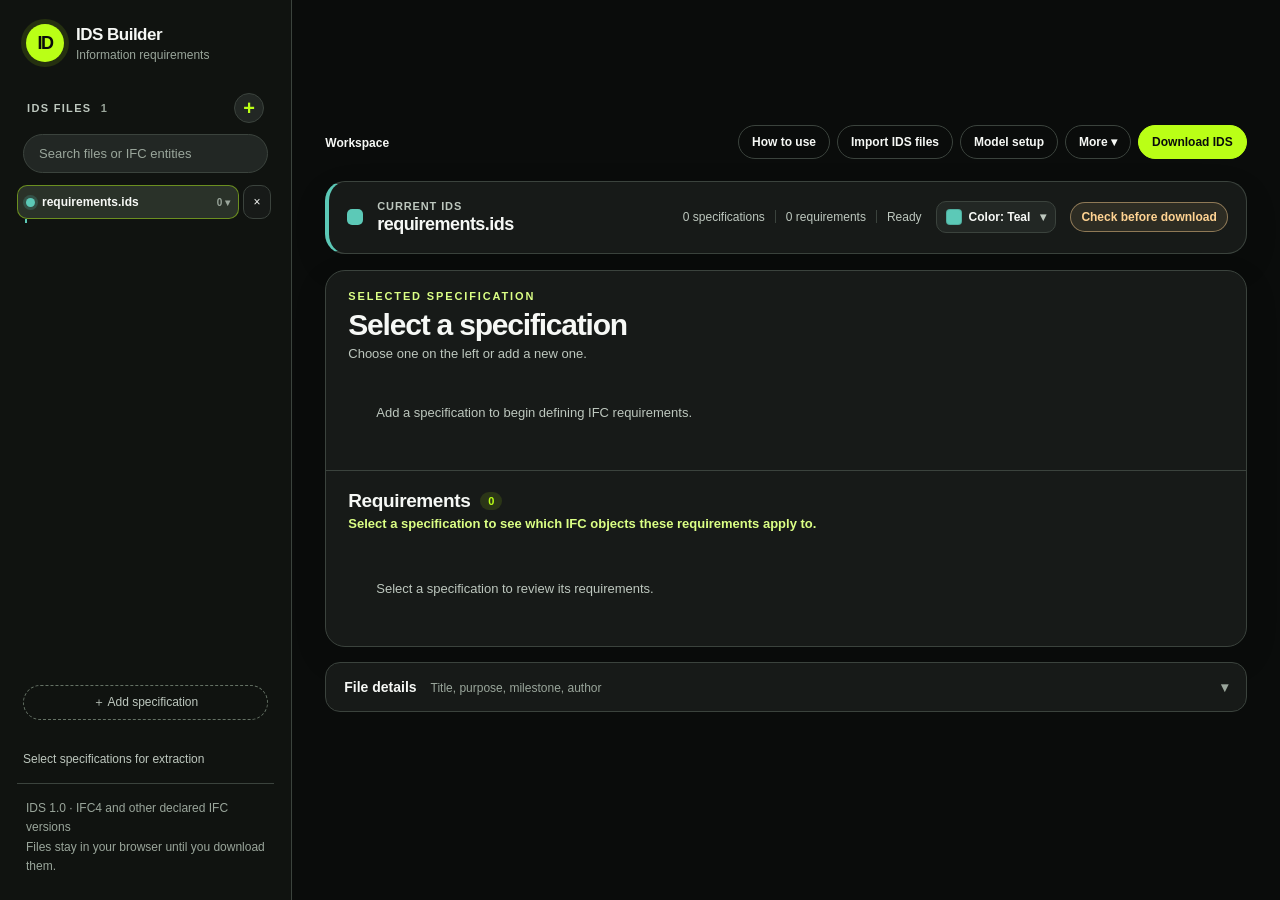
==== commit bea07ad4: "Streamline IDS Builder editing workflow" ====
--- a/index.html
+++ b/index.html
@@ -6,6 +6,7 @@
   <title>IDS Builder</title>
   <link rel="stylesheet" href="styles.css">
   <link rel="stylesheet" href="ids-theme.css">
+  <link rel="stylesheet" href="workflow.css">
   <script src="zip.js" defer></script>
   <script src="app.js" defer></script>
 </head>
@@ -13,80 +14,45 @@
   <div class="app-shell">
     <aside class="sidebar">
       <div class="brand"><span class="brand-icon" aria-hidden="true">ID</span><div><strong>IDS Builder</strong><small>Information requirements</small></div></div>
-      <button id="jump-setup" class="side-setup" type="button">⌂ <span>Project and model setup</span></button>
-      <div class="sidebar-section">
-        <div class="side-heading"><span>IDS files</span><span id="file-count">0</span></div>
+      <div class="sidebar-section">
+        <div class="side-heading"><span>IDS files <span id="file-count">0</span></span><button id="new-file" type="button" aria-label="New IDS file" title="New IDS file">+</button></div>
         <input id="spec-search" class="side-search" type="search" placeholder="Search files or IFC entities" aria-label="Search files and specifications">
         <nav id="file-list" class="file-list" aria-label="IDS files and specifications"></nav>
         <button id="add-spec" class="side-add" type="button">＋ Add specification</button>
-        <button id="extract-selected" class="side-add extract-add" type="button" disabled>Extract selected <span id="extract-count">0</span></button>
-        <button id="clear-all" class="side-add clear-all" type="button" disabled>Clear all IDS files</button>
+        <button id="selection-mode" class="side-add" type="button" aria-pressed="false">Select specifications for extraction</button>
+        <button id="extract-selected" class="side-add extract-add" type="button" disabled>Extract selected <span id="extract-count">0</span></button>
       </div>
       <div class="side-foot">IDS 1.0 · IFC4 and other declared IFC versions<br>Files stay in your browser until you download them.</div>
     </aside>
 
     <main class="workspace">
-      <div class="hero-surface">
       <header class="topbar">
-        <div class="breadcrumb">IDS Builder <span>/</span> <strong>Workspace</strong></div>
-        <div class="toolbar">
-          <a class="button ghost" href="guide.html">How to use</a>
-          <button id="new-file" class="button ghost" type="button">New IDS</button>
-          <button id="import-file" class="button ghost" type="button">Import IDS files</button>
-          <button id="preview-file" class="button ghost" type="button">Preview XML</button>
-          <button id="export-all" class="button ghost" type="button">Download all ZIP</button>
-          <button id="export-file" class="button primary" type="button">Download current IDS</button>
-        </div>
-      </header>
-
-      <div class="page-head">
-        <div><div class="eyebrow">INFORMATION DELIVERY SPECIFICATION</div><h1>IDS Builder</h1><p>Define what an IFC model must contain, then export a buildingSMART IDS file.</p></div>
-        <div class="file-badge"><span class="dot"></span><span id="file-state">New document</span></div>
-      </div>
-
-      <div class="metrics">
-        <div class="metric"><span id="metric-specs">0</span><small>Specifications</small></div>
-        <div class="metric"><span id="metric-rules">0</span><small>Requirements</small></div>
-        <div class="metric"><span id="metric-classes">0</span><small>IFC entities</small></div>
-        <div class="metric"><span id="metric-checks">—</span><small>Builder checks</small></div>
-      </div>
-      </div>
-
-      <div class="active-file-bar" id="active-file-bar"></div>
-
-      <section class="card document-card">
-        <div class="card-header"><div><h2>Document details</h2><p>These fields describe the information delivery.</p></div><span class="section-index">01</span></div>
-        <div class="field-grid" id="info-form">
-          <label class="field span-2">Title <input data-info="title" placeholder="e.g. Architecture Handover"></label>
-          <label class="field">Version <input data-info="version" placeholder="1.0"></label>
-          <label class="field span-3">Description <textarea data-info="description" rows="2" placeholder="Purpose and scope of this IDS"></textarea></label>
-          <label class="field">Purpose <input data-info="purpose" list="purpose-options" placeholder="Handover"></label>
-          <label class="field">Milestone <input data-info="milestone" list="milestone-options" placeholder="Stage 8"></label>
-          <label class="field">Date <input data-info="date" type="date"></label>
-          <label class="field">Author email <input data-info="author" type="email" placeholder="name@example.com"></label>
-          <label class="field span-2">Copyright <input data-info="copyright" placeholder="Optional"></label>
-        </div>
-      </section>
-
-      <section class="card setup-card" id="setup-card">
-        <div class="card-header"><div><h2>Project and model setup</h2><p>Review setup information and add the checks IDS can express.</p></div><span class="section-index">02</span></div>
-        <div id="setup-content"></div>
-      </section>
-
-      <section class="card specification-card">
-        <div class="card-header"><div><div class="eyebrow">SELECTED SPECIFICATION</div><h2 id="selected-heading">Select a specification</h2><p id="selected-subtitle">Choose one on the left or add a new one.</p></div><span class="section-index">03</span></div>
-        <div id="spec-editor" class="spec-editor empty-state">Create a new IDS file or import any IDS 1.0 file.</div>
-      </section>
-
-      <section class="card requirements-card">
-        <div class="card-header"><div><h2>Requirements <span id="selected-rule-count" class="count-chip">0</span></h2><p id="requirements-scope">Select a specification to see which IFC objects these requirements apply to.</p></div><span class="section-index">04</span></div>
-        <div id="requirements-content" class="empty-state">Select a specification to review its requirements.</div>
-      </section>
-
-      <section class="card checks-card">
-        <div class="card-header"><div><h2>Builder checks</h2><p>Structural checks before export. Validate the downloaded file with an IDS validator for full schema and IFC checks.</p></div><button id="run-checks" class="button ghost small" type="button">Run checks</button></div>
-        <div id="check-results" class="check-results">Checks have not run yet.</div>
-      </section>
+        <div class="breadcrumb"><strong>Workspace</strong></div>
+        <div class="toolbar">
+          <a class="button ghost" href="guide.html">How to use</a>
+          <button id="import-file" class="button ghost" type="button">Import IDS files</button>
+          <button id="jump-setup" class="button ghost" type="button">Model setup</button>
+          <details class="more-menu"><summary class="button ghost">More</summary><div class="more-options"><button id="preview-file" type="button">Preview XML</button><button id="export-all" type="button">Download all ZIP</button><button id="clear-all" type="button" disabled>Clear workspace</button></div></details>
+          <button id="export-file" class="button primary" type="button">Download IDS</button>
+        </div>
+      </header>
+
+      <div class="active-file-bar" id="active-file-bar"></div>
+      <section class="card specification-card" aria-label="Specification and requirements editor">
+        <div class="card-header"><div><div class="eyebrow">SELECTED SPECIFICATION</div><h1 id="selected-heading">Select a specification</h1><p id="selected-subtitle">Choose one on the left or add a new one.</p></div></div>
+        <div id="spec-editor" class="spec-editor empty-state">Create a new IDS file or import any IDS 1.0 file.</div>
+        <div class="requirements-section"><div class="card-header"><div><h2>Requirements <span id="selected-rule-count" class="count-chip">0</span></h2><p id="requirements-scope">Select a specification to see which IFC objects these requirements apply to.</p></div></div><div id="requirements-content" class="empty-state">Select a specification to review its requirements.</div></div>
+      </section>
+      <details class="file-details"><summary>File details <span>Title, purpose, milestone, author</span></summary><div class="field-grid" id="info-form">
+        <label class="field span-2">Title <input data-info="title" placeholder="e.g. Architecture Handover"></label>
+        <label class="field">Version <input data-info="version" placeholder="1.0"></label>
+        <label class="field span-3">Description <textarea data-info="description" rows="2" placeholder="Purpose and scope of this IDS"></textarea></label>
+        <label class="field">Purpose <input data-info="purpose" list="purpose-options" placeholder="Handover"></label>
+        <label class="field">Milestone <input data-info="milestone" list="milestone-options" placeholder="Stage 8"></label>
+        <label class="field">Date <input data-info="date" type="date"></label>
+        <label class="field">Author email <input data-info="author" type="email" placeholder="name@example.com"></label>
+        <label class="field span-2">Copyright <input data-info="copyright" placeholder="Optional"></label>
+      </div></details>
     </main>
   </div>
 
@@ -108,12 +74,13 @@
       <div class="dialog-foot"><button id="cancel-dialog" class="button ghost" type="button">Cancel</button><button class="button primary" type="submit">Save requirement</button></div>
     </form>
   </dialog>
-  <dialog id="xml-dialog" class="xml-dialog">
+  <dialog id="xml-dialog" class="xml-dialog">
     <div class="dialog-head"><div><div class="eyebrow">CURRENT IDS FILE</div><h2>IDS XML preview</h2></div><button id="close-xml" class="icon-button" type="button" aria-label="Close XML preview">×</button></div>
     <p>Review the XML generated for the current file. Download the IDS to save it.</p>
     <textarea id="xml-preview" readonly spellcheck="false" aria-label="IDS XML preview"></textarea>
-  </dialog>
+  </dialog>
+  <dialog id="setup-dialog" class="setup-dialog"><div class="drawer-head"><div><div class="eyebrow">OPTIONAL REVIEW</div><h2>Project and model setup</h2><p>Add IDS checks where supported; review other model setup items separately.</p></div><button id="close-setup" class="icon-button" type="button" aria-label="Close model setup">×</button></div><div id="setup-content"></div></dialog>
+  <dialog id="checks-dialog" class="checks-dialog"><div class="dialog-head"><div><div class="eyebrow">BEFORE DOWNLOAD</div><h2>Builder checks</h2></div><button id="close-checks" class="icon-button" type="button" aria-label="Close checks">×</button></div><div id="check-results" class="check-results">Checks have not run yet.</div><div class="dialog-foot"><button id="run-checks" class="button ghost small" type="button">Run checks again</button><div><button id="go-to-issue" class="button ghost small" type="button" hidden>Go to issue</button><button id="checks-done" class="button primary small" type="button">Done</button></div></div></dialog>
   <div id="toast" class="toast" role="status" aria-live="polite"></div>
 </body>
 </html>
-
--- a/workflow.css
+++ b/workflow.css
@@ -0,0 +1,61 @@
+/* Approved compact IDS editing workflow. The builder's existing theme remains the base. */
+.builder-page .workspace{padding-top:16px}
+.builder-page .topbar{min-height:50px;border-bottom:0;margin-bottom:14px}
+.builder-page .breadcrumb{font-size:14px;font-weight:800}
+.builder-page .toolbar{align-items:center}
+.builder-page .toolbar .button{background:transparent;border-color:var(--ids-line)}
+.builder-page .toolbar .button.primary{background:var(--ids-lime);border-color:var(--ids-lime);color:var(--ids-ink)}
+.builder-page .side-heading{align-items:center}
+.builder-page .side-heading span:last-child{color:var(--ids-muted);margin-left:5px}
+.builder-page .side-heading button{border:1px solid var(--ids-line);background:var(--ids-raised);color:var(--ids-lime);border-radius:50%;width:30px;height:30px;font-size:20px;line-height:1}
+.builder-page #selection-mode{border:0;text-align:left;margin:12px 6px 0;padding:7px 0;background:transparent;color:var(--ids-secondary)}
+.builder-page #selection-mode[aria-pressed="true"]{color:var(--ids-lime)}
+.builder-page #extract-selected{display:none}
+.builder-page.selection-mode #extract-selected{display:block}
+.builder-page .spec-pick{display:none}
+.builder-page.selection-mode .spec-pick{display:block}
+.builder-page .side-foot{margin-top:10px}
+.builder-page .active-file-bar{margin:0 0 16px;min-height:73px;flex-wrap:wrap;gap:10px 14px}
+.builder-page .current-file{min-width:200px;flex:1}
+.builder-page .current-file label{display:block;font-size:11px;text-transform:uppercase;letter-spacing:.08em;font-weight:800}
+.builder-page .current-file input{width:100%;min-width:0;padding:2px 0 0;margin:0;font-size:18px;font-weight:850;letter-spacing:-.03em;text-overflow:ellipsis}
+.builder-page .file-bar-summary{display:flex;align-items:center;gap:10px;flex-wrap:wrap;color:var(--ids-secondary);font-size:12px}
+.builder-page .file-bar-summary span+span::before{content:"";display:inline-block;width:1px;height:13px;background:var(--ids-line);margin-right:10px;vertical-align:-2px}
+.builder-page .file-check-state{background:#ffd39219;color:#ffd392;border:1px solid #ffd39277;border-radius:999px;padding:7px 10px;font-size:12px;font-weight:800}
+.builder-page .file-check-state:hover{background:#ffd3922d}
+.builder-page .specification-card{margin-bottom:15px}
+.builder-page .specification-card>.card-header{border-bottom:0;padding-bottom:5px}
+.builder-page .specification-card h1{font-size:30px;line-height:1.1;letter-spacing:-.04em;color:var(--ids-text);margin:5px 0}
+.builder-page .spec-editor{padding-top:14px}
+.builder-page .requirements-section{border-top:1px solid var(--ids-line)}
+.builder-page .requirements-section .card-header{border-bottom:0;padding-bottom:0}
+.builder-page .requirements-tools{padding-top:14px}
+.builder-page .table-scroll{max-height:none}
+.builder-page .file-details{background:var(--ids-card);border:1px solid var(--ids-line);border-radius:15px;margin-bottom:18px}
+.builder-page .file-details summary{cursor:pointer;list-style:none;padding:16px 18px;font-size:14px;font-weight:800}
+.builder-page .file-details summary::-webkit-details-marker{display:none}
+.builder-page .file-details summary span{color:var(--ids-muted);font-size:12px;font-weight:500;margin-left:10px}
+.builder-page .file-details summary::after{content:"▾";float:right;color:var(--ids-muted)}
+.builder-page .file-details[open] summary{border-bottom:1px solid var(--ids-line)}
+.builder-page .file-details[open] summary::after{content:"▴"}
+.builder-page .more-menu{position:relative}
+.builder-page .more-menu summary{list-style:none;cursor:pointer}
+.builder-page .more-menu summary::-webkit-details-marker{display:none}
+.builder-page .more-menu summary::after{content:" ▾"}
+.builder-page .more-options{position:absolute;right:0;top:calc(100% + 6px);width:190px;z-index:12;background:var(--ids-raised);border:1px solid var(--ids-line);border-radius:12px;padding:6px;box-shadow:0 18px 40px #0008}
+.builder-page .more-options button{width:100%;display:block;border:0;border-radius:7px;background:transparent;color:var(--ids-text);padding:10px;text-align:left;font-size:13px}
+.builder-page .more-options button:hover{background:#ffffff15}
+.builder-page .more-options button:last-child{color:#ffb9b8}
+.builder-page .more-options button:disabled{opacity:.45}
+.builder-page .setup-dialog{position:fixed;top:0;right:0;left:auto;bottom:0;width:min(620px,100vw);height:100vh;max-width:none;max-height:none;margin:0;padding:0;border:0;border-left:1px solid var(--ids-line);background:var(--ids-card);color:var(--ids-text);box-shadow:-24px 0 60px #0008;overflow:auto}
+.builder-page .setup-dialog::backdrop,.builder-page .checks-dialog::backdrop{background:#000a}
+.builder-page .drawer-head{position:sticky;top:0;z-index:2;background:var(--ids-card);display:flex;justify-content:space-between;align-items:flex-start;gap:15px;padding:22px;border-bottom:1px solid var(--ids-line)}
+.builder-page .drawer-head h2{font-size:24px;margin:5px 0 8px}
+.builder-page .drawer-head p{color:var(--ids-secondary);font-size:13px;margin:0;line-height:1.45}
+.builder-page .setup-grid{grid-template-columns:1fr}
+.builder-page .checks-dialog{width:min(540px,calc(100vw - 28px));max-height:calc(100vh - 28px);padding:0;border:1px solid var(--ids-line);border-radius:18px;background:var(--ids-card);color:var(--ids-text);box-shadow:0 24px 70px #0008}
+.builder-page .checks-dialog .dialog-head h2{font-size:22px}
+.builder-page .checks-dialog .check-results{font-size:14px;line-height:1.5;max-height:60vh;overflow:auto}
+.builder-page .checks-dialog .dialog-foot{justify-content:space-between}
+@media(max-width:1050px){.builder-page .topbar{align-items:flex-start}.builder-page .toolbar{justify-content:flex-start}}
+@media(max-width:720px){.builder-page .workspace{padding-top:12px}.builder-page .topbar{display:block}.builder-page .toolbar{margin-top:12px}.builder-page .active-file-bar{align-items:flex-start}.builder-page .file-bar-summary{width:100%}.builder-page .specification-card h1{font-size:25px}.builder-page .file-details summary span{display:block;margin:4px 0 0}.builder-page .setup-dialog{width:100vw}.builder-page .file-list{max-height:220px}}
